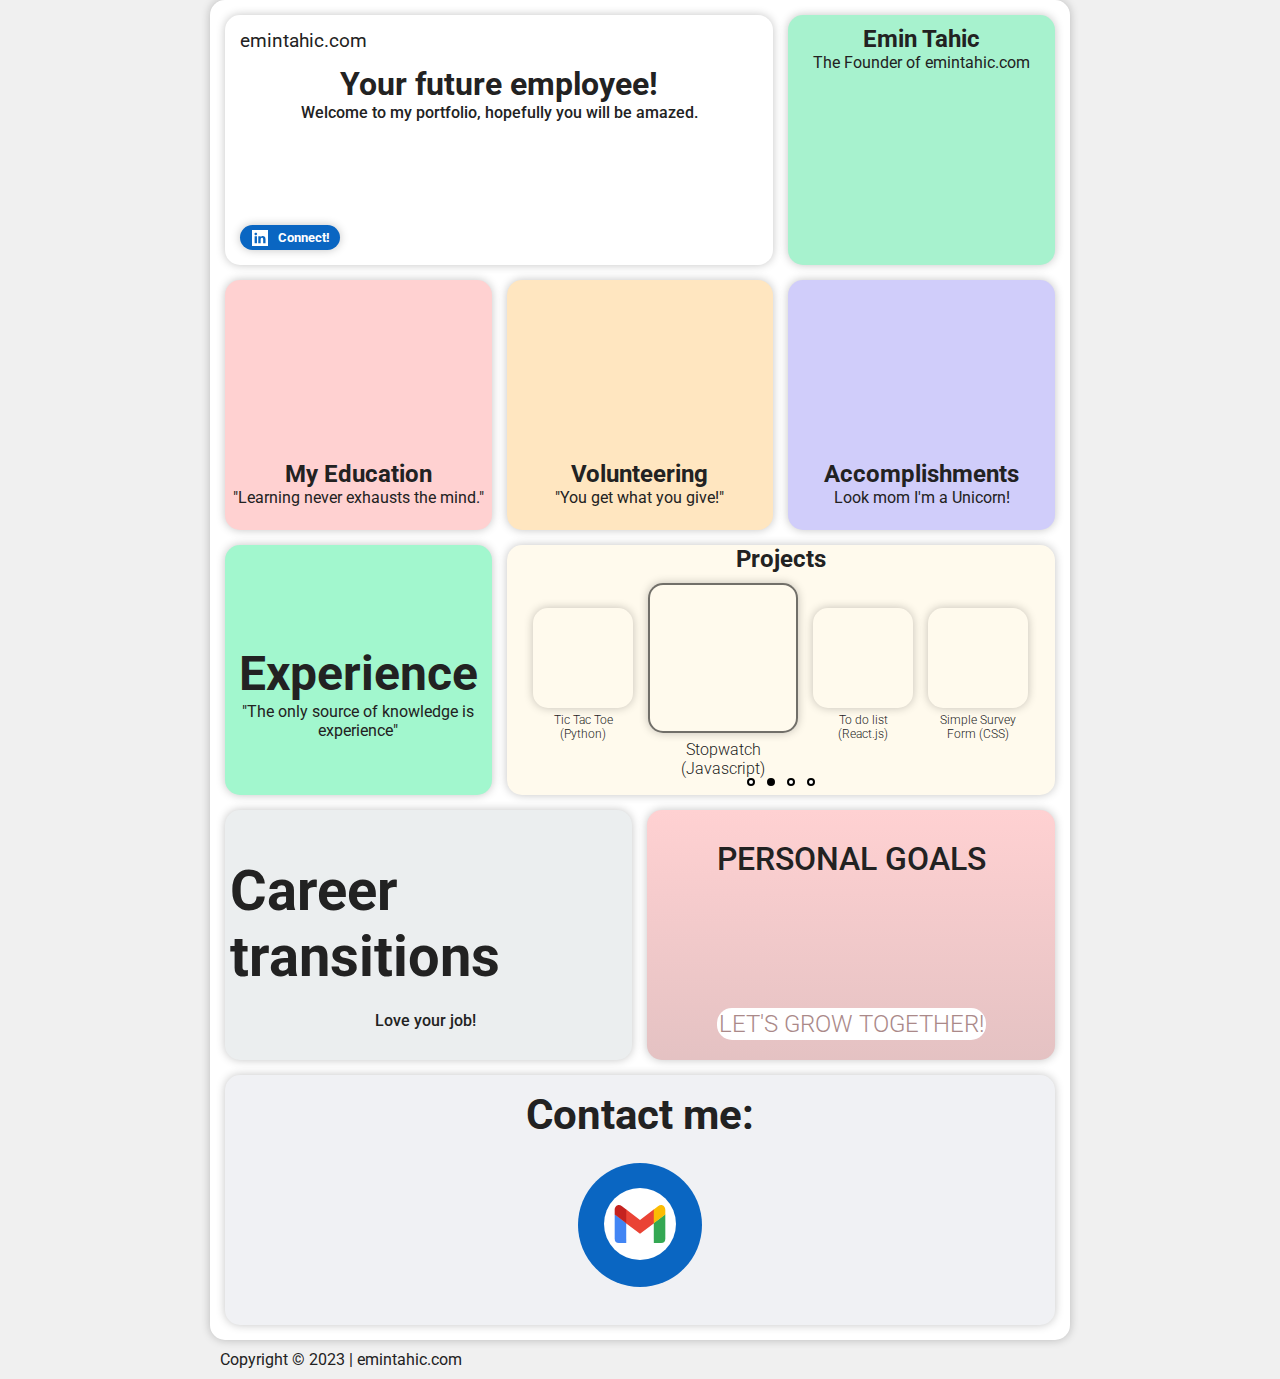
==== index.html @ 83446b30 "edit" ====
<!DOCTYPE html>
<html lang="en">
  <head>
    <meta charset="UTF-8" />
    <meta name="viewport" content="width=device-width, initial-scale=1.0" />
    <link href="style.css" rel="stylesheet" />
    <link rel="preconnect" href="https://fonts.googleapis.com" />
    <link rel="preconnect" href="https://fonts.gstatic.com" crossorigin />
    <link
      href="https://fonts.googleapis.com/css2?family=Roboto:wght@400;500;700&family=Rubik:wght@400;500;700&display=swap"
      rel="stylesheet"
    />

    <title>emintahic.com</title>
  </head>
  <!-- My idea was to show the result of my advanced learning of 
    HTML & CSS after 2016 when I started first learning HTML & CSS. 
    The idea was to create a static portfolio website that uses
    CSS Grid layout.-->
  <body>
    <!--This conatiner will contain all of the boxes in grid-->
    <div class="container">
      <div class="box-1">
        <h3 id="title">emintahic.com</h3>
        <h1 id="subtitle">Your future employee!</h1>
        <h4 id="intro">
          Welcome to my portfolio, hopefully you will be amazed.
        </h4>
        <button class="btn-linkedin">
          <svg
            fill="#fff"
            height="200px"
            width="200px"
            version="1.1"
            id="Linkedin1"
            xmlns="http://www.w3.org/2000/svg"
            xmlns:xlink="http://www.w3.org/1999/xlink"
            viewBox="0 0 455 455"
            xml:space="preserve"
            stroke="#fff"
          >
            <g id="SVGRepo_bgCarrier" stroke-width="0"></g>
            <g
              id="SVGRepo_tracerCarrier"
              stroke-linecap="round"
              stroke-linejoin="round"
            ></g>
            <g id="SVGRepo_iconCarrier">
              <g>
                <path
                  style="fill-rule: evenodd; clip-rule: evenodd"
                  d="M246.4,204.35v-0.665c-0.136,0.223-0.324,0.446-0.442,0.665H246.4z"
                ></path>
                <path
                  style="fill-rule: evenodd; clip-rule: evenodd"
                  d="M0,0v455h455V0H0z M141.522,378.002H74.016V174.906h67.506V378.002z M107.769,147.186h-0.446C84.678,147.186,70,131.585,70,112.085c0-19.928,15.107-35.087,38.211-35.087 c23.109,0,37.31,15.159,37.752,35.087C145.963,131.585,131.32,147.186,107.769,147.186z M385,378.002h-67.524V269.345 c0-27.291-9.756-45.92-34.195-45.92c-18.664,0-29.755,12.543-34.641,24.693c-1.776,4.34-2.24,10.373-2.24,16.459v113.426h-67.537 c0,0,0.905-184.043,0-203.096H246.4v28.779c8.973-13.807,24.986-33.547,60.856-33.547c44.437,0,77.744,29.02,77.744,91.398V378.002 z"
                ></path>
              </g>
            </g>
          </svg>
          Connect!
        </button>
      </div>
      <div class="box-2">
        <h2 id="myname">Emin Tahic</h2>
        <p id="intro2">The Founder of emintahic.com</p>
      </div>
      <div class="box-3">
        <h2 id="title-ed">My Education</h2>
        <p id="subtitle-ed">"Learning never exhausts the mind."</p>
      </div>
      <div class="box-4">
        <h2 id="title-vol">Volunteering</h2>
        <p id="subtitle-vol">"You get what you give!"</p>
      </div>
      <div class="box-5">
        <h2 id="title-acc">Accomplishments</h2>
        <p id="subtitle-acc">Look mom I'm a Unicorn!</p>
      </div>
      <div class="box-6">
        <h2 id="title-xp">Experience</h2>
        <p id="subtitle-xp">"The only source of knowledge is experience"</p>
      </div>
      <!--This box will be carousel slider-->
      <div class="box-7">
        <h2>Projects</h2>
        <div class="projects-container">
          <div id="p1"><p id="p1-text">Tic Tac Toe (Python)</p></div>
          <div id="p2"><p id="p2-text">Stopwatch (Javascript)</p></div>
          <div id="p3"><p id="p3-text">To do list (React.js)</p></div>
          <div id="p4"><p id="p4-text">Simple Survey Form (CSS)</p></div>
        </div>
        <div class="dots">
          <button class="dot">&nbsp;</button>
          <button class="dot-filled">&nbsp;</button>
          <button class="dot">&nbsp;</button>
          <button class="dot">&nbsp;</button>
        </div>
      </div>
      <div class="last-two">
        <div class="box-8">
          <h2 id="title-ct">Career transitions</h2>
          <p id="subtitle-ct">Love your job!</p>
        </div>
        <div class="box-9">
          <h2 id="title-pg">Personal Goals</h2>
          <p id="subtitle-pg">Let's grow together!</p>
        </div>
      </div>
      <div class="box-10">
        <!--Try to include form-->
        <h2>Contact me:</h2>
        <button class="btn-gmail">
          <svg
            xmlns="http://www.w3.org/2000/svg"
            aria-label="Gmail"
            role="img"
            viewBox="0 0 512 512"
            class="gmail-icon"
          >
            <rect width="512" height="512" rx="50%" fill="#ffffff" />
            <path d="M158 391v-142l-82-63V361q0 30 30 30" fill="#4285f4" />
            <path
              d="M 154 248l102 77l102-77v-98l-102 77l-102-77"
              fill="#ea4335"
            />
            <path d="M354 391v-142l82-63V361q0 30-30 30" fill="#34a853" />
            <path
              d="M76 188l82 63v-98l-30-23c-27-21-52 0-52 26"
              fill="#c5221f"
            />
            <path
              d="M436 188l-82 63v-98l30-23c27-21 52 0 52 26"
              fill="#fbbc04"
            />
          </svg>
        </button>
      </div>
    </div>
    <footer>
      <span>Copyright © 2023 | emintahic.com</span>
    </footer>
  </body>
</html>
---- style.css ----
/* PRIMARY: #FF5733
   SECONDARY: #33A7FF
   ACCENT: #FF33AA
   BACKGROUND: #F0F0F0
   TONED GRAY: #ccc
   
   BLACK: #000
   WHITE: #FFF
   */
* {
  margin: 0;
  padding: 0;
  box-sizing: border-box;
}

body {
  background-color: #f0f0f0;
  font-family: "Roboto", serif;
  color: #222222;
}
/* I've decided to go with simple contrasting container that makes a beautiful border around all these boxes, and white color gives the best conditions to put shadows and make that cool depth effect. */
.container {
  background-color: #fff;
  width: 860px;
  margin: auto;
  padding: 15px 15px;
  border-radius: 15px;
  box-shadow: 0px 0px 10px rgba(0, 0, 0, 0.236);
  height: 100%;

  display: grid;
  grid-template-columns: repeat(3, 1fr);
  grid-auto-rows: 250px;

  gap: 15px;
}

.box-1 {
  position: relative;
  background-image: url(img/box-1.png);
  /* background-color: #abe1fe; */
  grid-column: 1 / 3;
  border-radius: 15px;
  box-shadow: 0px 0px 10px rgba(0, 0, 0, 0.236);
}
.btn-linkedin {
  cursor: pointer;
  position: absolute;
  bottom: 15px;
  left: 15px;

  display: flex;
  gap: 8px;
  justify-content: center;
  align-items: center;

  font-family: "Roboto", serif;
  font-weight: 700;
  text-align: center;
  text-decoration: none;
  background-color: #0a66c2;
  color: #fff;
  width: 100px;
  height: 25px;
  border: none;
  border-color: #fff;
  border-radius: 20px;
  box-shadow: 0px 0px 10px rgba(0, 0, 0, 0.236);
}

.btn-linkedin:hover,
.btn-linkedin:active {
  cursor: pointer;
  border: #fff 1px solid;
}
#Linkedin1 {
  padding: 2px;
  width: auto;
  height: 20px;
}
/* I know I could use other options, but decided to go with absolute positioning */
#title {
  font-weight: 400;
  position: absolute;
  top: 15px;
  left: 15px;
}

#subtitle {
  font-weight: 700;
  position: relative;
  top: 50px;
  text-align: center;
}

#intro {
  font-weight: 500;
  position: relative;
  top: 50px;
  text-align: center;
}
/* At the end of the style.css, I've created simple animation using keyframes... Murano Island is beautiful! */
.box-2 {
  padding-top: 10px;
  text-align: center;
  background-color: #a7f2ce;
  border-radius: 15px;
  box-shadow: 0px 0px 10px rgba(0, 0, 0, 0.236);
  cursor: pointer;
}
/* In following 4 boxes, I've given each of their text element an Id, and put in the perfect position. No need to use absolue position */
.box-3 {
  position: relative;
  text-align: center;
  background-image: url(img/education.png);
  background-color: #ffd1d1;
  border-radius: 15px;
  box-shadow: 0px 0px 10px rgba(0, 0, 0, 0.236);
  cursor: pointer;
}
#title-ed {
  position: relative;
  top: 180px;
}
#subtitle-ed {
  position: relative;
  top: 180px;
}
.box-4 {
  text-align: center;
  background-image: url(img/volunteering.png);
  background-color: #ffe6c0;
  border-radius: 15px;
  box-shadow: 0px 0px 10px rgba(0, 0, 0, 0.236);
  cursor: pointer;
}
#title-vol {
  position: relative;
  top: 180px;
}
#subtitle-vol {
  position: relative;
  top: 180px;
}
.box-5 {
  text-align: center;
  background-image: url(img/unicorn.png);
  background-color: #d0cdfa;
  border-radius: 15px;
  box-shadow: 0px 0px 10px rgba(0, 0, 0, 0.236);
  cursor: pointer;
}

#title-acc {
  position: relative;
  top: 180px;
}
#subtitle-acc {
  position: relative;
  top: 180px;
}
.box-6 {
  text-align: center;
  background-color: #a2f7ce;
  border-radius: 15px;
  box-shadow: 0px 0px 10px rgba(0, 0, 0, 0.236);
  cursor: pointer;
}

#title-xp {
  font-weight: 700;
  font-size: 48px;
  position: relative;
  top: 100px;
}

#subtitle-xp {
  position: relative;
  top: 100px;
}

.box-7 {
  text-align: center;
  background-color: #fffaed;
  grid-column: 2 / 4;
  border-radius: 15px;
  box-shadow: 0px 0px 10px rgba(0, 0, 0, 0.236);
}
/* In this box, I decided to make 'carousel element', or whatever you call it. Yes, it isn't functional, I haven't wanted to include javascript in this project just for that section, because this is only HTML&CSS project */
.projects-container {
  position: relative;
  margin: 5px 0px 5px;
  display: flex;
  gap: 15px;
  justify-content: center;
  padding-top: 30px;
}

#p1 {
  border-radius: 15px;
  width: 100px;
  height: 100px;
  background-image: url(img/p1.png);
  background-size: cover;
  background-position: center;
  box-shadow: 0px 0px 10px rgba(0, 0, 0, 0.236);
  cursor: pointer;
}
#p1-text {
  position: relative;
  top: 105px;
  font-weight: 300;
  font-size: 12px;
}
#p2 {
  border: rgba(0, 0, 0, 0.555) 2px solid;
  position: relative;
  top: -25px;
  border-radius: 15px;
  width: 150px;
  height: 150px;
  background-image: url(img/p2.png);
  background-size: cover;
  background-position: center;
  box-shadow: 0px 0px 10px rgba(0, 0, 0, 0.236);
  cursor: pointer;
}
#p2-text {
  position: relative;
  top: 155px;
  font-weight: 300;
  font-size: 16px;
}
#p3 {
  border-radius: 15px;
  width: 100px;
  height: 100px;
  background-image: url(img/p3.png);
  background-size: cover;
  background-position: center;
  box-shadow: 0px 0px 10px rgba(0, 0, 0, 0.236);
  cursor: pointer;
}
#p3-text {
  position: relative;
  top: 105px;
  font-weight: 300;
  font-size: 12px;
}
#p4 {
  border-radius: 15px;
  width: 100px;
  height: 100px;
  background-image: url(img/p4.png);
  background-size: cover;
  background-position: center;
  box-shadow: 0px 0px 10px rgba(0, 0, 0, 0.236);
  cursor: pointer;
}
#p4-text {
  position: relative;
  top: 105px;
  font-weight: 300;
  font-size: 12px;
}

/* I didn't wanted to add arrow functions, It 'should' be moved by hovering over each project */

.dots {
  position: relative;
  justify-content: center;
  bottom: -15px;

  display: flex;
  gap: 12px;
}

.dot {
  height: 8px;
  width: 8px;
  background-color: #fff;
  border: 2px solid #000;
  border-radius: 50%;
  cursor: pointer;
}

.dot-filled {
  height: 8px;
  width: 8px;
  background-color: #000;
  border: 2px solid #000;
  border-radius: 50%;
  cursor: pointer;
}
.box-8 {
  cursor: pointer;
  position: relative;
  background-image: url(img/transition.png);
  background-color: #ebeeef;
  border-radius: 15px;
  box-shadow: 0px 0px 10px rgba(0, 0, 0, 0.236);
}

#title-ct {
  font-weight: 700;
  font-size: 56px;
  position: absolute;
  bottom: 70px;
  left: 5px;
}

#subtitle-ct {
  font-weight: 500;
  position: absolute;
  bottom: 30px;
  left: 150px;
}
/* This div is supposed to make box-8 and box-9 to share one column!
    With all my knowledge(July,2023), I think this is the only way to do this */
.last-two {
  grid-column: 1 / -1;
  gap: 15px;
  display: grid;
  grid-template-columns: 1fr 1fr;
}
.box-9 {
  cursor: pointer;
  position: relative;
  background-image: linear-gradient(
      rgba(0, 0, 0, 0),
      rgba(150, 150, 150, 0.255)
    ),
    url(img/goals2.png);
  background-color: #ffd1d2;
  border-radius: 15px;
  box-shadow: 0px 0px 10px rgba(0, 0, 0, 0.236);
}
#title-pg {
  font-weight: 500;
  font-size: 32px;
  position: relative;
  text-align: center;
  top: 30px;
  text-transform: uppercase;
}

#subtitle-pg {
  background-color: #fff;
  border-radius: 15px;
  padding: 2px 2px;
  font-weight: 300;
  text-transform: uppercase;
  color: #aa8989;
  font-size: 24px;
  position: absolute;
  bottom: 20px;
  left: 70px;
}

.box-10 {
  background-color: #f0f1f4;
  grid-column: 1 / -1;
  border-radius: 15px;
  box-shadow: 0px 0px 10px rgba(0, 0, 0, 0.236);

  text-align: center;
  padding: 15px;
  font-size: 28px;
}

.btn-gmail {
  margin-top: 24px;
  border: none;
  border-radius: 50%;
  background-color: #0a66c2;
  width: 124px;
  height: 124px;
  cursor: pointer;
}

.gmail-icon {
  width: 72px;
  height: 72px;
}

footer {
  width: 860px;
  margin: auto;
  padding: 10px;
}

/* MADE THIS JUST TO SHOW OFF hehe */
.box-2 {
  background-position: center;
  background-image: url(img/profileoutline.png);
  background-size: cover;
}
@keyframes background-change {
  from {
    background-image: url(img/profileoutline.png);
  }
  to {
    background-image: url(img/profilebackground.jpg);
  }
}

.box-2:hover {
  /* To make text dissapear */
  font-size: 0px;
  background-image: url(img/profileoutline.png);
  animation-name: background-change;
  animation-duration: 0.4s;
  animation-fill-mode: forwards;
}

/* Will Smith Feature */

@keyframes contact-info-transition {
  from {
    background-image: none;
  }
  to {
    background-image: url(img/contactinfobg.png);
  }
}

.box-10:hover {
  animation-name: contact-info-transition;
  animation-duration: 0.4s;
  animation-fill-mode: forwards;
}
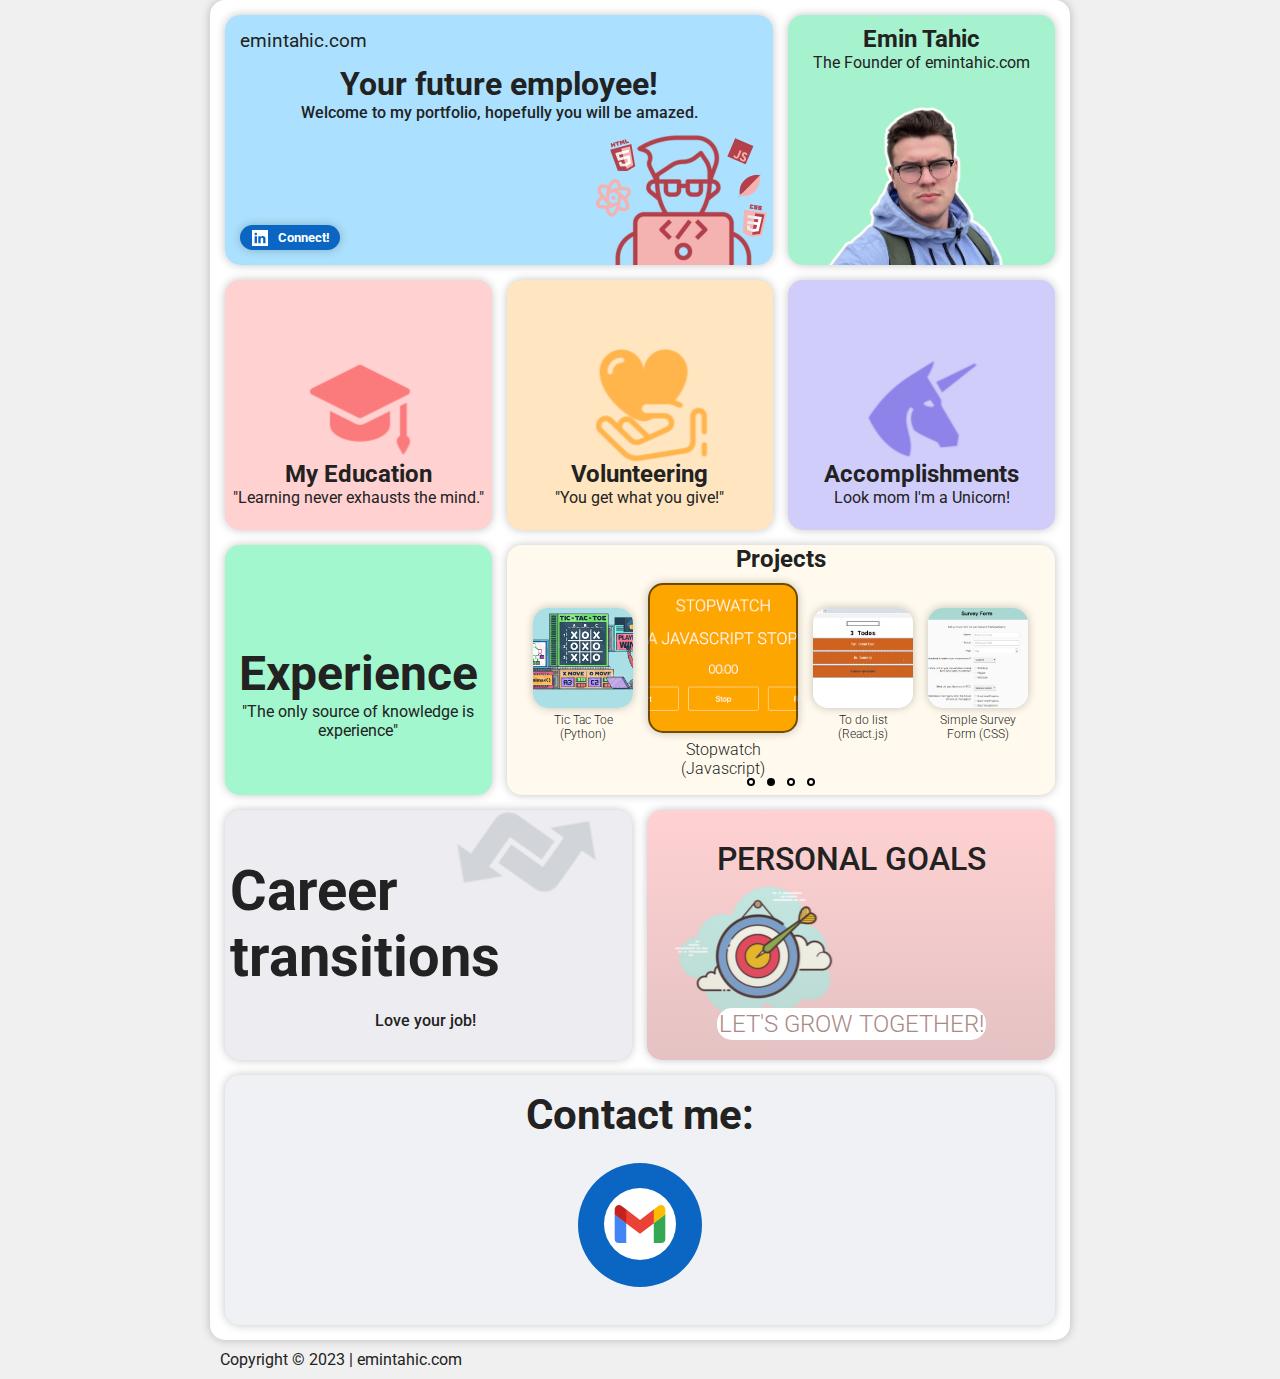
==== commit 9b3aecc1: "edit" ====
--- a/index.html
+++ b/index.html
@@ -111,29 +111,31 @@
         <!--Try to include form-->
         <h2>Contact me:</h2>
         <button class="btn-gmail">
-          <svg
-            xmlns="http://www.w3.org/2000/svg"
-            aria-label="Gmail"
-            role="img"
-            viewBox="0 0 512 512"
-            class="gmail-icon"
-          >
-            <rect width="512" height="512" rx="50%" fill="#ffffff" />
-            <path d="M158 391v-142l-82-63V361q0 30 30 30" fill="#4285f4" />
-            <path
-              d="M 154 248l102 77l102-77v-98l-102 77l-102-77"
-              fill="#ea4335"
-            />
-            <path d="M354 391v-142l82-63V361q0 30-30 30" fill="#34a853" />
-            <path
-              d="M76 188l82 63v-98l-30-23c-27-21-52 0-52 26"
-              fill="#c5221f"
-            />
-            <path
-              d="M436 188l-82 63v-98l30-23c27-21 52 0 52 26"
-              fill="#fbbc04"
-            />
-          </svg>
+          <a href="mailto:emintahic.ba@gmail.com">
+            <svg
+              xmlns="http://www.w3.org/2000/svg"
+              aria-label="Gmail"
+              role="img"
+              viewBox="0 0 512 512"
+              class="gmail-icon"
+            >
+              <rect width="512" height="512" rx="50%" fill="#ffffff" />
+              <path d="M158 391v-142l-82-63V361q0 30 30 30" fill="#4285f4" />
+              <path
+                d="M 154 248l102 77l102-77v-98l-102 77l-102-77"
+                fill="#ea4335"
+              />
+              <path d="M354 391v-142l82-63V361q0 30-30 30" fill="#34a853" />
+              <path
+                d="M76 188l82 63v-98l-30-23c-27-21-52 0-52 26"
+                fill="#c5221f"
+              />
+              <path
+                d="M436 188l-82 63v-98l30-23c27-21 52 0 52 26"
+                fill="#fbbc04"
+              />
+            </svg>
+          </a>
         </button>
       </div>
     </div>
